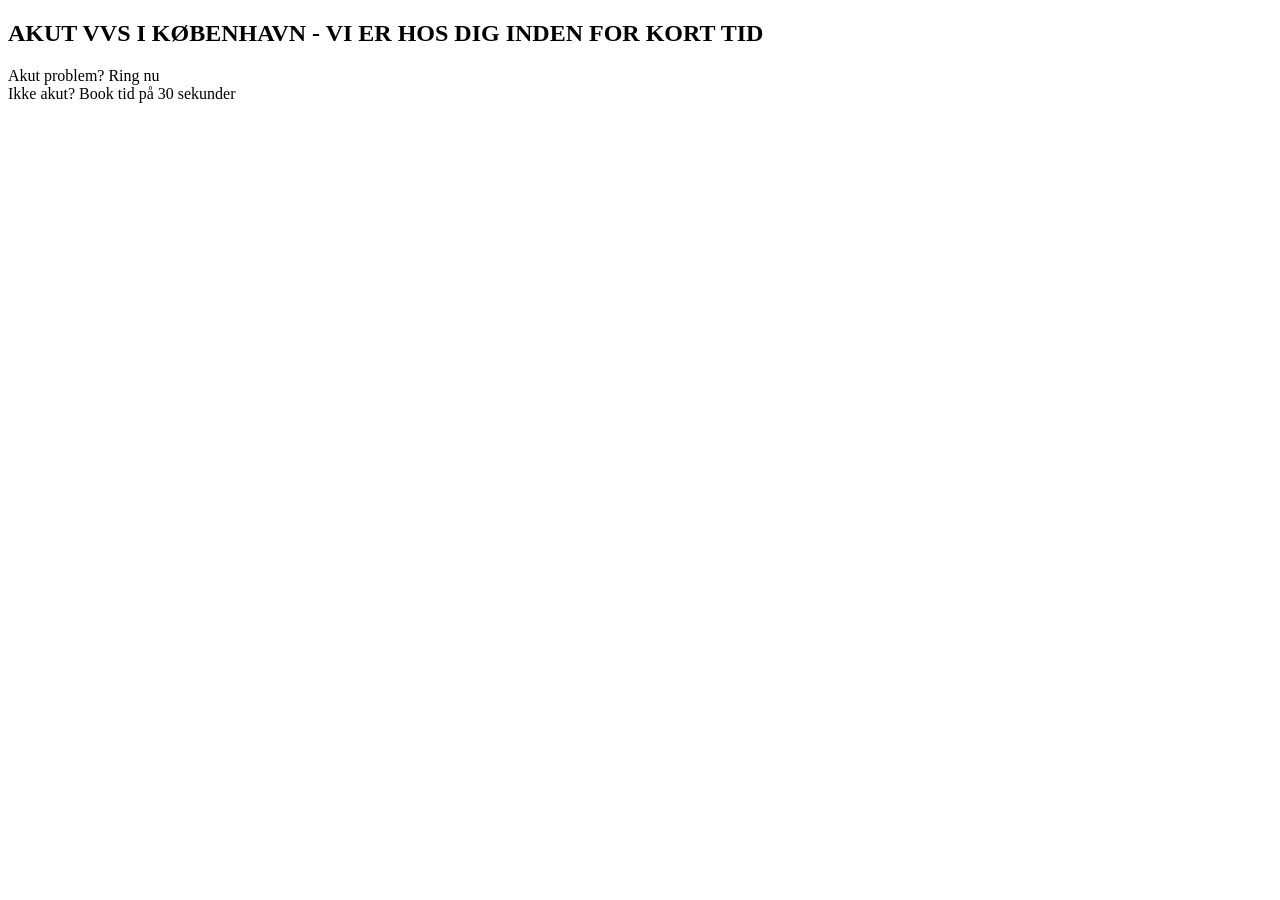
==== index.html @ 31e675b4 "første commit" ====
<!doctype html>
<html lang="da">
  <head>
    <meta charset="utf-8" />
    <meta name="viewport" content="width=device-width, initial-scale=1" />
    <title>VVS Assistance</title>
    <link rel="icon" type="image/svg+xml" href="./assets/images/favicon.svg">
    <link rel="stylesheet" href="./assets/styles/style.css">
    <script src="./js/main.js" defer></script>
        <!--google fonts-->
    <link rel="preconnect" href="https://fonts.googleapis.com">
    <link rel="preconnect" href="https://fonts.gstatic.com" crossorigin>
    <link href="https://fonts.googleapis.com/css2?family=Roboto:ital,wght@0,100..900;1,100..900&display=swap" rel="stylesheet">
  </head>
  <body>

    <!-- header (kommer senere) -->
    <header></header>
  
    <!-- hero -->
    <main>
      <section class="hero">
        <div class="hero__content">
          <h1 class="hero__title">
            AKUT VVS I KØBENHAVN - VI ER HOS DIG INDEN FOR KORT TID
          </h1>
  
          <p class="hero__subtitle">
            Akut problem? Ring nu <br>
            Ikke akut? Book tid på 30 sekunder
          </p>
        </div>
      </section>
    </main>
  
  </body>
</html>
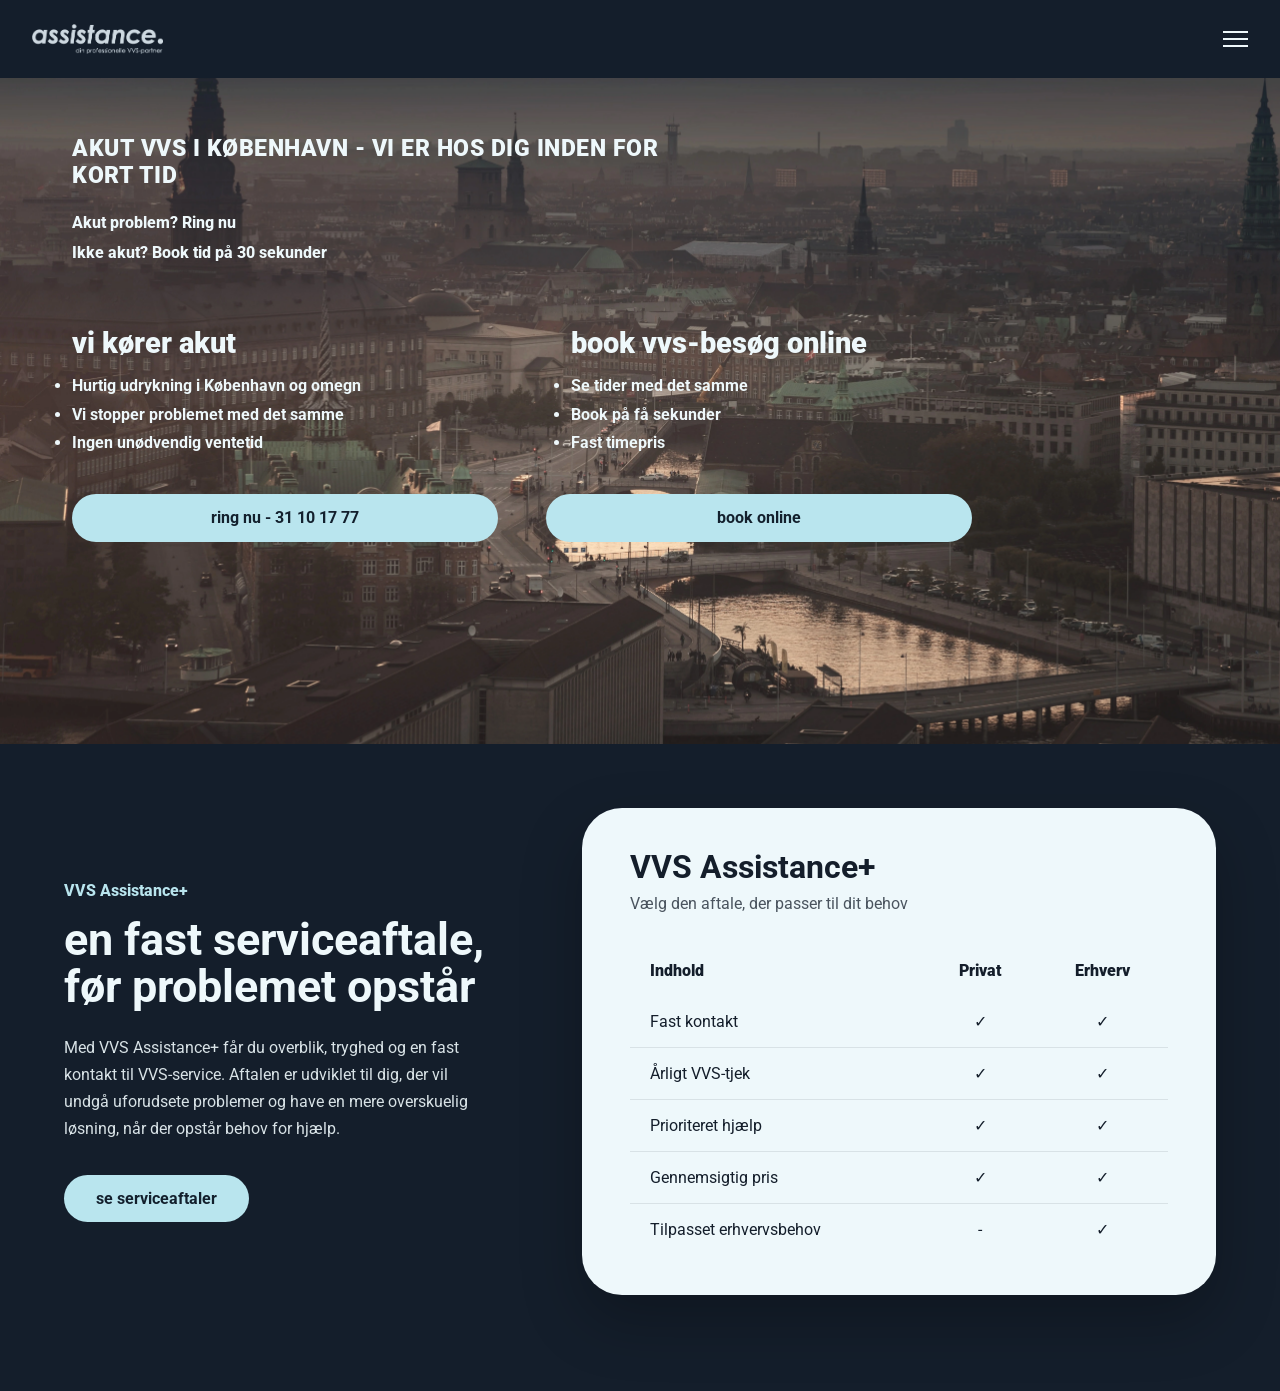
==== commit df6a0236: "struktur og hero layout" ====
--- a/index.html
+++ b/index.html
@@ -1,37 +1,164 @@
 <!doctype html>
 <html lang="da">
   <head>
-    <meta charset="utf-8" />
-    <meta name="viewport" content="width=device-width, initial-scale=1" />
+    <meta charset="utf-8">
+    <meta name="viewport" content="width=device-width, initial-scale=1">
     <title>VVS Assistance</title>
+
     <link rel="icon" type="image/svg+xml" href="./assets/images/favicon.svg">
     <link rel="stylesheet" href="./assets/styles/style.css">
     <script src="./js/main.js" defer></script>
-        <!--google fonts-->
+
+    <!-- google fonts -->
     <link rel="preconnect" href="https://fonts.googleapis.com">
     <link rel="preconnect" href="https://fonts.gstatic.com" crossorigin>
-    <link href="https://fonts.googleapis.com/css2?family=Roboto:ital,wght@0,100..900;1,100..900&display=swap" rel="stylesheet">
+    <link href="https://fonts.googleapis.com/css2?family=Roboto:wght@100..900&display=swap" rel="stylesheet">
   </head>
+
   <body>
+    <!-- header -->
+    <header class="header">
+      <div class="header__inner">
+        <a href="index.html">
+          <img src="./assets/images/logo.png" alt="VVS Assistance logo" class="header__logo">
+        </a>
 
-    <!-- header (kommer senere) -->
-    <header></header>
-  
-    <!-- hero -->
+        <button class="header__burger" id="burgerBtn" aria-label="åbn menu">
+          <span></span>
+          <span></span>
+          <span></span>
+        </button>
+      </div>
+
+      <!-- fuldskærmsmenu -->
+      <nav class="menu" id="menu">
+        <button class="menu__close" id="closeBtn" aria-label="luk menu">✕</button>
+
+        <ul class="menu__list">
+          <li><a href="#">Ring til os</a></li>
+          <li><a href="#">Akut</a></li>
+          <li><a href="#">Book online</a></li>
+          <li><a href="#">Få et VVS-tilbud</a></li>
+          <li><a href="#">Erhverv</a></li>
+          <li><a href="#">Om os</a></li>
+          <li><a href="service-aftale.html">VVS Assistance+</a></li>
+        </ul>
+      </nav>
+    </header>
+
     <main>
+      <!-- hero -->
       <section class="hero">
+        <div class="hero__bg"></div>
+
         <div class="hero__content">
           <h1 class="hero__title">
             AKUT VVS I KØBENHAVN - VI ER HOS DIG INDEN FOR KORT TID
           </h1>
-  
-          <p class="hero__subtitle">
-            Akut problem? Ring nu <br>
-            Ikke akut? Book tid på 30 sekunder
-          </p>
+
+          <p class="hero__text">Akut problem? Ring nu</p>
+          <p class="hero__text">Ikke akut? Book tid på 30 sekunder</p>
+
+          <div class="hero__services">
+            <article class="hero__service">
+              <h2>vi kører akut</h2>
+
+              <ul>
+                <li>Hurtig udrykning i København og omegn</li>
+                <li>Vi stopper problemet med det samme</li>
+                <li>Ingen unødvendig ventetid</li>
+              </ul>
+            </article>
+
+            <article class="hero__service">
+              <h2>book vvs-besøg online</h2>
+
+              <ul>
+                <li>Se tider med det samme</li>
+                <li>Book på få sekunder</li>
+                <li>Fast timepris</li>
+              </ul>
+            </article>
+          </div>
+
+          <div class="hero__buttons">
+            <a href="tel:31101777" class="button">ring nu - 31 10 17 77</a>
+            <a href="#" class="button">book online</a>
+          </div>
+        </div>
+      </section>
+
+      <!-- serviceaftale teaser -->
+      <section class="service-plus">
+        <div class="service-plus__inner">
+          <article class="service-plus__intro">
+            <p class="service-plus__eyebrow">VVS Assistance+</p>
+
+            <h2 class="service-plus__title">
+              en fast serviceaftale, før problemet opstår
+            </h2>
+
+            <p class="service-plus__text">
+              Med VVS Assistance+ får du overblik, tryghed og en fast kontakt til VVS-service.
+              Aftalen er udviklet til dig, der vil undgå uforudsete problemer og have en mere
+              overskuelig løsning, når der opstår behov for hjælp.
+            </p>
+
+            <a href="service-aftale.html" class="button service-plus__button">
+              se serviceaftaler
+            </a>
+          </article>
+
+          <article class="service-plus__card">
+            <header class="service-plus__card-header">
+              <h3>VVS Assistance+</h3>
+              <p>Vælg den aftale, der passer til dit behov</p>
+            </header>
+
+            <table class="service-plus__table">
+              <thead>
+                <tr>
+                  <th>Indhold</th>
+                  <th>Privat</th>
+                  <th>Erhverv</th>
+                </tr>
+              </thead>
+
+              <tbody>
+                <tr>
+                  <td>Fast kontakt</td>
+                  <td>✓</td>
+                  <td>✓</td>
+                </tr>
+
+                <tr>
+                  <td>Årligt VVS-tjek</td>
+                  <td>✓</td>
+                  <td>✓</td>
+                </tr>
+
+                <tr>
+                  <td>Prioriteret hjælp</td>
+                  <td>✓</td>
+                  <td>✓</td>
+                </tr>
+
+                <tr>
+                  <td>Gennemsigtig pris</td>
+                  <td>✓</td>
+                  <td>✓</td>
+                </tr>
+
+                <tr>
+                  <td>Tilpasset erhvervsbehov</td>
+                  <td>-</td>
+                  <td>✓</td>
+                </tr>
+              </tbody>
+            </table>
+          </article>
         </div>
       </section>
     </main>
-  
   </body>
-</html>
+</html>
--- a/assets/styles/style.css
+++ b/assets/styles/style.css
@@ -0,0 +1,285 @@
+.header {
+  position: absolute;
+  top: 0;
+  z-index: 10;
+  width: 100%;
+  background-color: #141e2b;
+}
+.header__inner {
+  display: flex;
+  align-items: center;
+  justify-content: space-between;
+  padding: 1.5rem 2rem;
+}
+.header__logo {
+  display: block;
+  height: 30px;
+}
+.header__burger {
+  border: none;
+  background: none;
+  cursor: pointer;
+}
+.header__burger span {
+  display: block;
+  width: 25px;
+  height: 2px;
+  margin: 5px 0;
+  background-color: #eef8fb;
+}
+
+.button {
+  display: inline-block;
+  width: 100%;
+  padding: 0.9rem 1.4rem;
+  border-radius: 999px;
+  background-color: #b9e5ee;
+  color: #13202d;
+  text-align: center;
+  text-decoration: none;
+  font-size: 1rem;
+  font-weight: 700;
+}
+
+.hero {
+  position: relative;
+  min-height: 88vh;
+  overflow: hidden;
+  padding: 0 1.5rem;
+  color: #eef8fb;
+}
+.hero__bg {
+  position: absolute;
+  inset: 0;
+  z-index: -1;
+  min-height: 100%;
+  background-image: url("../images/copenhagen.webp");
+  background-size: cover;
+  background-position: center;
+}
+.hero__content {
+  max-width: 1000px;
+  margin-left: 3rem;
+  padding: 7rem 0 2rem;
+}
+.hero__title {
+  max-width: 620px;
+  margin-top: 1.5rem;
+  margin-bottom: 1.5rem;
+  font-size: clamp(1.4rem, 1.8vw, 2rem);
+  font-weight: 900;
+  line-height: 1.15;
+  letter-spacing: 0.5px;
+}
+.hero__text {
+  margin-bottom: 0.7rem;
+  font-size: 1rem;
+  font-weight: 800;
+}
+.hero__services {
+  display: grid;
+  grid-template-columns: 1fr 1fr;
+  gap: 3rem;
+  max-width: 950px;
+  margin-top: 4rem;
+}
+.hero__service h2 {
+  margin-bottom: 1rem;
+  font-size: clamp(1.6rem, 2.3vw, 2.4rem);
+  font-weight: 900;
+}
+.hero__service li {
+  margin-bottom: 0.6rem;
+  font-size: 1rem;
+  font-weight: 700;
+}
+.hero__buttons {
+  display: grid;
+  grid-template-columns: repeat(2, minmax(0, 1fr));
+  gap: 3rem;
+  max-width: 900px;
+  margin-top: 2rem;
+}
+
+@media (max-width: 800px) {
+  .hero {
+    padding: 0 1.5rem;
+  }
+  .hero__content {
+    margin-left: 0;
+    padding: 6rem 0 2rem;
+  }
+  .hero__services, .hero__buttons {
+    grid-template-columns: 1fr;
+    gap: 2rem;
+  }
+  .hero__services {
+    margin-top: 3rem;
+  }
+}
+.service-plus {
+  position: relative;
+  z-index: 2;
+  width: 100%;
+  margin-top: -3rem;
+  background-color: #141e2b;
+  color: #eef8fb;
+}
+.service-plus__inner {
+  display: grid;
+  grid-template-columns: 0.9fr 1.35fr;
+  align-items: center;
+  gap: 6rem;
+  max-width: 1450px;
+  margin: 0 auto;
+  padding: 4rem 4rem 6rem;
+}
+.service-plus__eyebrow {
+  margin-bottom: 1rem;
+  color: #b9e5ee;
+  font-weight: 800;
+}
+.service-plus__title {
+  max-width: 620px;
+  margin-bottom: 1.5rem;
+  font-size: clamp(2.3rem, 3.5vw, 3.8rem);
+  line-height: 1.05;
+}
+.service-plus__text {
+  max-width: 580px;
+  margin-bottom: 2rem;
+  font-size: 1rem;
+  line-height: 1.7;
+  opacity: 0.9;
+}
+.service-plus__button {
+  width: -moz-fit-content;
+  width: fit-content;
+  padding-right: 2rem;
+  padding-left: 2rem;
+}
+.service-plus__card {
+  width: 100%;
+  max-width: 820px;
+  padding: 2.5rem 3rem;
+  border-radius: 2.5rem;
+  background-color: #eef8fb;
+  color: #141e2b;
+  box-shadow: 0 25px 60px rgba(0, 0, 0, 0.25);
+}
+.service-plus__card h3 {
+  margin-bottom: 0.5rem;
+  font-size: 2rem;
+}
+.service-plus__card p {
+  margin-bottom: 2rem;
+  opacity: 0.75;
+}
+.service-plus__table {
+  width: 100%;
+  border-collapse: collapse;
+}
+.service-plus__table tr {
+  border-bottom: 1px solid rgba(20, 30, 43, 0.1);
+}
+.service-plus__table tr:last-child {
+  border-bottom: none;
+}
+.service-plus__table th,
+.service-plus__table td {
+  padding: 1rem 1.2rem;
+  text-align: left;
+  font-size: 1rem;
+}
+.service-plus__table th {
+  font-weight: 900;
+}
+.service-plus__table th:not(:first-child),
+.service-plus__table td:not(:first-child) {
+  text-align: center;
+}
+
+@media (max-width: 900px) {
+  .service-plus__inner {
+    grid-template-columns: 1fr;
+    gap: 3rem;
+    padding: 4rem 1.5rem 5rem;
+  }
+  .service-plus__button {
+    width: 100%;
+  }
+  .service-plus__card {
+    padding: 2rem;
+  }
+}
+* {
+  margin: 0;
+  padding: 0;
+  box-sizing: border-box;
+}
+
+html,
+body {
+  width: 100%;
+  overflow-x: hidden;
+}
+
+body {
+  font-family: "Roboto", sans-serif;
+  background-color: #141e2b;
+  color: #eef8fb;
+}
+
+.menu {
+  position: fixed;
+  inset: 0;
+  z-index: 999;
+  display: none;
+  flex-direction: column;
+  justify-content: center;
+  width: 100%;
+  min-height: 100vh;
+  padding: 3rem;
+  background-color: #141e2b;
+}
+.menu.active {
+  display: flex;
+}
+.menu__close {
+  position: absolute;
+  top: 2rem;
+  right: 2rem;
+  border: none;
+  background: none;
+  color: #eef8fb;
+  font-size: 2rem;
+  cursor: pointer;
+}
+.menu__list {
+  list-style: none;
+}
+.menu__list li {
+  margin-bottom: 1.5rem;
+}
+.menu__list a {
+  color: #eef8fb;
+  text-decoration: none;
+  font-size: 1.5rem;
+  font-weight: 700;
+}
+
+.page-hero {
+  min-height: 100vh;
+  padding: 10rem 3rem 4rem;
+}
+.page-hero h1 {
+  max-width: 800px;
+  font-size: clamp(2.5rem, 5vw, 5rem);
+  line-height: 1.05;
+  margin-bottom: 1rem;
+}
+.page-hero p {
+  max-width: 600px;
+  font-size: 1.1rem;
+  line-height: 1.7;
+}/*# sourceMappingURL=style.css.map */
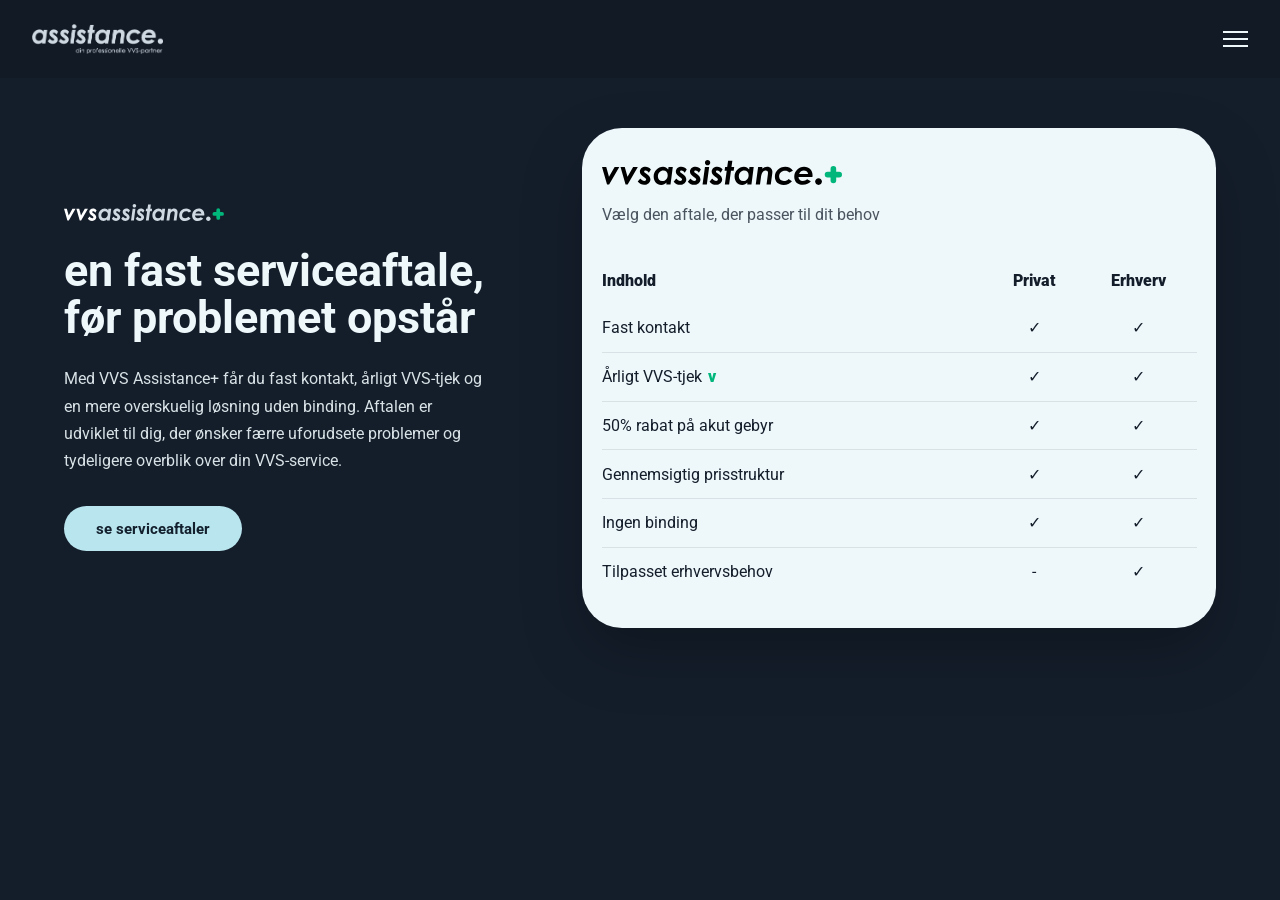
==== commit 4e6fcaf2: "html, scss, javascript" ====
--- a/index.html
+++ b/index.html
@@ -41,67 +41,37 @@
           <li><a href="#">Få et VVS-tilbud</a></li>
           <li><a href="#">Erhverv</a></li>
           <li><a href="#">Om os</a></li>
-          <li><a href="service-aftale.html">VVS Assistance+</a></li>
+          <li>
+            <a href="service-aftale.html" class="menu__logo-link">
+              <img 
+                src="./assets/images/vvsassistance+.svg" 
+                alt="VVS Assistance+"
+                class="menu__service-logo"
+              >
+            </a>
+          </li>
         </ul>
       </nav>
     </header>
 
     <main>
-      <!-- hero -->
-      <section class="hero">
-        <div class="hero__bg"></div>
-
-        <div class="hero__content">
-          <h1 class="hero__title">
-            AKUT VVS I KØBENHAVN - VI ER HOS DIG INDEN FOR KORT TID
-          </h1>
-
-          <p class="hero__text">Akut problem? Ring nu</p>
-          <p class="hero__text">Ikke akut? Book tid på 30 sekunder</p>
-
-          <div class="hero__services">
-            <article class="hero__service">
-              <h2>vi kører akut</h2>
-
-              <ul>
-                <li>Hurtig udrykning i København og omegn</li>
-                <li>Vi stopper problemet med det samme</li>
-                <li>Ingen unødvendig ventetid</li>
-              </ul>
-            </article>
-
-            <article class="hero__service">
-              <h2>book vvs-besøg online</h2>
-
-              <ul>
-                <li>Se tider med det samme</li>
-                <li>Book på få sekunder</li>
-                <li>Fast timepris</li>
-              </ul>
-            </article>
-          </div>
-
-          <div class="hero__buttons">
-            <a href="tel:31101777" class="button">ring nu - 31 10 17 77</a>
-            <a href="#" class="button">book online</a>
-          </div>
-        </div>
-      </section>
-
       <!-- serviceaftale teaser -->
       <section class="service-plus">
         <div class="service-plus__inner">
           <article class="service-plus__intro">
-            <p class="service-plus__eyebrow">VVS Assistance+</p>
-
+            <img 
+            src="./assets/images/vvsassistance+.svg" 
+            alt="VVS Assistance Plus logo"
+            class="service-plus__logo"
+          >
             <h2 class="service-plus__title">
               en fast serviceaftale, før problemet opstår
             </h2>
 
             <p class="service-plus__text">
-              Med VVS Assistance+ får du overblik, tryghed og en fast kontakt til VVS-service.
-              Aftalen er udviklet til dig, der vil undgå uforudsete problemer og have en mere
-              overskuelig løsning, når der opstår behov for hjælp.
+              Med VVS Assistance+ får du fast kontakt, årligt VVS-tjek og en mere
+              overskuelig løsning uden binding. Aftalen er udviklet til dig, der ønsker
+              færre uforudsete problemer og tydeligere overblik over din VVS-service.
             </p>
 
             <a href="service-aftale.html" class="button service-plus__button">
@@ -111,8 +81,13 @@
 
           <article class="service-plus__card">
             <header class="service-plus__card-header">
-              <h3>VVS Assistance+</h3>
-              <p>Vælg den aftale, der passer til dit behov</p>
+              <img 
+              src="./assets/images/sortvvsassistance+.svg" 
+              alt="VVS Assistance Plus logo"
+              class="service-plus__card-logo"
+          >
+
+<p>Vælg den aftale, der passer til dit behov</p>
             </header>
 
             <table class="service-plus__table">
@@ -132,19 +107,32 @@
                 </tr>
 
                 <tr>
-                  <td>Årligt VVS-tjek</td>
+                  <td>
+                    <details class="vvs-check">
+                      <summary>Årligt VVS-tjek</summary>
+                      <p>
+                        Gennemgang af synlige VVS-installationer, rør, vandtryk og tegn på slid eller utætheder.
+                      </p>
+                    </details>
+                  </td>
                   <td>✓</td>
                   <td>✓</td>
                 </tr>
 
                 <tr>
-                  <td>Prioriteret hjælp</td>
+                  <td>50% rabat på akut gebyr</td>
                   <td>✓</td>
                   <td>✓</td>
                 </tr>
 
                 <tr>
-                  <td>Gennemsigtig pris</td>
+                  <td>Gennemsigtig prisstruktur</td>
+                  <td>✓</td>
+                  <td>✓</td>
+                </tr>
+
+                <tr>
+                  <td>Ingen binding</td>
                   <td>✓</td>
                   <td>✓</td>
                 </tr>
--- a/assets/styles/style.css
+++ b/assets/styles/style.css
@@ -1,9 +1,10 @@
+@charset "UTF-8";
 .header {
   position: absolute;
   top: 0;
   z-index: 10;
   width: 100%;
-  background-color: #141e2b;
+  background-color: #121a26;
 }
 .header__inner {
   display: flex;
@@ -31,97 +32,22 @@
 .button {
   display: inline-block;
   width: 100%;
-  padding: 0.9rem 1.4rem;
+  padding: 0.85rem 1.4rem;
+  font-size: 0.95rem;
+  font-weight: 700;
   border-radius: 999px;
   background-color: #b9e5ee;
   color: #13202d;
   text-align: center;
   text-decoration: none;
-  font-size: 1rem;
-  font-weight: 700;
-}
-
-.hero {
-  position: relative;
-  min-height: 88vh;
-  overflow: hidden;
-  padding: 0 1.5rem;
-  color: #eef8fb;
-}
-.hero__bg {
-  position: absolute;
-  inset: 0;
-  z-index: -1;
-  min-height: 100%;
-  background-image: url("../images/copenhagen.webp");
-  background-size: cover;
-  background-position: center;
-}
-.hero__content {
-  max-width: 1000px;
-  margin-left: 3rem;
-  padding: 7rem 0 2rem;
-}
-.hero__title {
-  max-width: 620px;
-  margin-top: 1.5rem;
-  margin-bottom: 1.5rem;
-  font-size: clamp(1.4rem, 1.8vw, 2rem);
-  font-weight: 900;
-  line-height: 1.15;
-  letter-spacing: 0.5px;
-}
-.hero__text {
-  margin-bottom: 0.7rem;
-  font-size: 1rem;
-  font-weight: 800;
-}
-.hero__services {
-  display: grid;
-  grid-template-columns: 1fr 1fr;
-  gap: 3rem;
-  max-width: 950px;
-  margin-top: 4rem;
-}
-.hero__service h2 {
-  margin-bottom: 1rem;
-  font-size: clamp(1.6rem, 2.3vw, 2.4rem);
-  font-weight: 900;
-}
-.hero__service li {
-  margin-bottom: 0.6rem;
-  font-size: 1rem;
-  font-weight: 700;
-}
-.hero__buttons {
-  display: grid;
-  grid-template-columns: repeat(2, minmax(0, 1fr));
-  gap: 3rem;
-  max-width: 900px;
-  margin-top: 2rem;
-}
-
-@media (max-width: 800px) {
-  .hero {
-    padding: 0 1.5rem;
-  }
-  .hero__content {
-    margin-left: 0;
-    padding: 6rem 0 2rem;
-  }
-  .hero__services, .hero__buttons {
-    grid-template-columns: 1fr;
-    gap: 2rem;
-  }
-  .hero__services {
-    margin-top: 3rem;
-  }
-}
+}
+
 .service-plus {
   position: relative;
   z-index: 2;
   width: 100%;
-  margin-top: -3rem;
+  margin-top: 0;
+  padding-top: 4rem;
   background-color: #141e2b;
   color: #eef8fb;
 }
@@ -161,7 +87,7 @@
 .service-plus__card {
   width: 100%;
   max-width: 820px;
-  padding: 2.5rem 3rem;
+  padding: 2rem 1.2rem;
   border-radius: 2.5rem;
   background-color: #eef8fb;
   color: #141e2b;
@@ -187,7 +113,7 @@
 }
 .service-plus__table th,
 .service-plus__table td {
-  padding: 1rem 1.2rem;
+  padding: 0.9rem 0;
   text-align: left;
   font-size: 1rem;
 }
@@ -200,10 +126,13 @@
 }
 
 @media (max-width: 900px) {
+  .service-plus {
+    padding-top: 6rem;
+  }
   .service-plus__inner {
     grid-template-columns: 1fr;
     gap: 3rem;
-    padding: 4rem 1.5rem 5rem;
+    padding: 2rem 1.5rem 5rem;
   }
   .service-plus__button {
     width: 100%;
@@ -212,6 +141,287 @@
     padding: 2rem;
   }
 }
+.service-page-hero {
+  min-height: 70vh;
+  padding: 11rem 3rem 5rem;
+  background-color: #141e2b;
+  color: #eef8fb;
+}
+.service-page-hero__eyebrow {
+  margin-bottom: 1rem;
+  color: #b9e5ee;
+  font-weight: 800;
+}
+.service-page-hero__title {
+  max-width: 850px;
+  font-size: clamp(2.8rem, 5vw, 5.2rem);
+  margin-bottom: 1.5rem;
+  line-height: 1.02;
+  font-weight: 900;
+}
+.service-page-hero__text {
+  max-width: 720px;
+  font-size: 1.1rem;
+  line-height: 1.7;
+  opacity: 0.9;
+}
+
+.agreement-options {
+  display: grid;
+  grid-template-columns: repeat(2, minmax(0, 1fr));
+  gap: 3rem;
+  padding: 2rem 3rem 4rem;
+  background-color: #141e2b;
+}
+
+.agreement-card {
+  padding: 3rem;
+  border-radius: 2.5rem;
+  background-color: #eef8fb;
+  color: #141e2b;
+}
+.agreement-card__label {
+  margin-bottom: 1rem;
+  color: #00b67a;
+  font-weight: 900;
+}
+.agreement-card__title {
+  margin-bottom: 1rem;
+  font-size: clamp(2rem, 3vw, 3.2rem);
+  line-height: 1.05;
+}
+.agreement-card__text {
+  max-width: 560px;
+  margin-bottom: 2rem;
+  font-size: 1rem;
+  line-height: 1.7;
+  opacity: 0.8;
+}
+.agreement-card__list {
+  margin-bottom: 2rem;
+  padding-left: 1.2rem;
+}
+.agreement-card__list li {
+  margin-bottom: 0.8rem;
+  font-weight: 700;
+}
+.agreement-card__button {
+  width: -moz-fit-content;
+  width: fit-content;
+  padding-right: 2rem;
+  padding-left: 2rem;
+}
+.agreement-card__price {
+  margin-top: 0.9rem;
+  font-size: 0.78rem;
+  line-height: 1.4;
+  color: rgba(20, 30, 43, 0.6);
+  font-weight: 600;
+  letter-spacing: 0.01em;
+}
+
+.agreement-process {
+  padding: 4rem 3rem 7rem;
+  background-color: #eef8fb;
+  color: #141e2b;
+}
+.agreement-process__eyebrow {
+  margin-bottom: 1rem;
+  color: #00b67a;
+  font-weight: 900;
+}
+.agreement-process__title {
+  max-width: 760px;
+  margin-bottom: 3rem;
+  font-size: clamp(2.2rem, 4vw, 4rem);
+  line-height: 1.05;
+}
+.agreement-process__steps {
+  display: grid;
+  grid-template-columns: repeat(3, minmax(0, 1fr));
+  gap: 2rem;
+}
+.agreement-process__step {
+  padding: 2rem;
+  border-radius: 2rem;
+  background-color: #ffffff;
+}
+.agreement-process__step span {
+  display: block;
+  margin-bottom: 1.5rem;
+  color: #b9e5ee;
+  font-size: 2rem;
+  font-weight: 900;
+}
+.agreement-process__step h3 {
+  margin-bottom: 1rem;
+  font-size: 1.4rem;
+}
+.agreement-process__step p {
+  line-height: 1.6;
+  opacity: 0.75;
+}
+
+@media (max-width: 900px) {
+  .service-page-hero {
+    min-height: auto;
+    padding: 8rem 1.5rem 2.5rem;
+  }
+  .agreement-options {
+    grid-template-columns: 1fr;
+    padding: 0 1.5rem 5rem;
+  }
+  .agreement-card {
+    padding: 2rem;
+  }
+  .agreement-card__button {
+    width: 100%;
+  }
+  .agreement-process {
+    padding: 4rem 1.5rem 5rem;
+  }
+  .agreement-process__steps {
+    grid-template-columns: 1fr;
+  }
+}
+.contact-flow {
+  display: grid;
+  grid-template-columns: 0.9fr 1.1fr;
+  gap: 5rem;
+  min-height: 100vh;
+  padding: 11rem 3rem 6rem;
+  background-color: #141e2b;
+  color: #eef8fb;
+}
+.contact-flow__intro {
+  align-self: center;
+  transform: translateY(-60px);
+}
+.contact-flow__eyebrow {
+  margin-bottom: 1rem;
+  color: #b9e5ee;
+  font-weight: 800;
+}
+.contact-flow__title {
+  max-width: 720px;
+  margin-bottom: 1.5rem;
+  font-size: clamp(2.8rem, 5vw, 5.8rem);
+  line-height: 1.02;
+  font-weight: 900;
+}
+.contact-flow__text {
+  max-width: 620px;
+  font-size: 1.1rem;
+  line-height: 1.7;
+  opacity: 0.9;
+}
+.contact-flow__card {
+  align-self: center;
+  padding: 3rem;
+  border-radius: 2.5rem;
+  background-color: #eef8fb;
+  color: #141e2b;
+}
+
+.contact-form {
+  display: grid;
+  gap: 2rem;
+}
+.contact-form__group {
+  display: grid;
+  gap: 1rem;
+  border: none;
+}
+.contact-form__group legend {
+  margin-bottom: 0.5rem;
+  font-size: 1.2rem;
+  font-weight: 900;
+}
+.contact-form__group label {
+  display: grid;
+  gap: 0.5rem;
+  font-weight: 800;
+}
+.contact-form__group input,
+.contact-form__group textarea {
+  width: 100%;
+  padding: 1rem 1.2rem;
+  border: 1px solid rgba(20, 30, 43, 0.15);
+  border-radius: 1rem;
+  background-color: #ffffff;
+  color: #141e2b;
+  font: inherit;
+}
+.contact-form__group textarea {
+  min-height: 130px;
+  resize: vertical;
+}
+.contact-form__choice {
+  display: flex !important;
+  align-items: center;
+  gap: 0.8rem;
+  padding: 1rem;
+  border-radius: 1rem;
+  background-color: #ffffff;
+  cursor: pointer;
+}
+.contact-form__choice input {
+  width: auto;
+}
+.contact-form__choice span {
+  font-weight: 800;
+}
+.contact-form__button {
+  width: -moz-fit-content;
+  width: fit-content;
+  padding-right: 2rem;
+  padding-left: 2rem;
+  border: none;
+  cursor: pointer;
+}
+.contact-form__note {
+  max-width: 520px;
+  font-size: 0.95rem;
+  line-height: 1.6;
+  opacity: 0.75;
+}
+
+@media (max-width: 900px) {
+  .contact-flow {
+    grid-template-columns: 1fr;
+    gap: 3rem;
+    padding: 9rem 1.5rem 5rem;
+  }
+  .contact-flow__intro {
+    transform: none;
+  }
+  .contact-flow__card {
+    padding: 2rem;
+  }
+  .contact-form__button {
+    width: 100%;
+  }
+}
+.contact-success {
+  display: none;
+  text-align: center;
+}
+.contact-success h2 {
+  margin-bottom: 1rem;
+  font-size: clamp(2rem, 4vw, 3rem);
+  line-height: 1.1;
+  font-weight: 900;
+}
+.contact-success p {
+  max-width: 500px;
+  margin: 0 auto;
+  line-height: 1.7;
+  opacity: 0.8;
+}
+.contact-success.active {
+  display: block;
+}
+
 * {
   margin: 0;
   padding: 0;
@@ -267,19 +477,78 @@
   font-size: 1.5rem;
   font-weight: 700;
 }
-
-.page-hero {
-  min-height: 100vh;
-  padding: 10rem 3rem 4rem;
-}
-.page-hero h1 {
-  max-width: 800px;
-  font-size: clamp(2.5rem, 5vw, 5rem);
-  line-height: 1.05;
-  margin-bottom: 1rem;
-}
-.page-hero p {
-  max-width: 600px;
-  font-size: 1.1rem;
-  line-height: 1.7;
+.menu__logo-link {
+  display: inline-block;
+}
+.menu__service-logo {
+  width: 190px;
+  height: auto;
+  display: block;
+  margin-top: 0.4rem;
+}
+
+@media (max-width: 800px) {
+  .menu__service-logo {
+    width: 170px;
+  }
+}
+.service-plus__logo,
+.service-page-hero__logo {
+  width: 160px;
+  margin-bottom: 1.4rem;
+}
+
+@media (max-width: 900px) {
+  .service-plus__logo,
+  .service-page-hero__logo {
+    width: 135px;
+  }
+}
+.service-plus__card-logo {
+  width: 240px;
+  margin-bottom: 1rem;
+}
+
+@media (max-width: 900px) {
+  .service-plus__card-logo {
+    width: 190px;
+  }
+}
+.contact-flow__logo {
+  width: 150px;
+  margin-bottom: 1.5rem;
+}
+
+@media (max-width: 900px) {
+  .contact-flow__logo {
+    width: 125px;
+  }
+}
+.vvs-check {
+  display: inline-block;
+}
+.vvs-check summary {
+  cursor: pointer;
+  list-style: none;
+  font-weight: inherit;
+}
+.vvs-check summary::-webkit-details-marker {
+  display: none;
+}
+.vvs-check summary::after {
+  content: "v";
+  margin-left: 0.4rem;
+  color: #00b67a;
+  font-weight: 900;
+}
+.vvs-check[open] summary::after {
+  content: "−";
+}
+.vvs-check p {
+  max-width: 420px;
+  margin-top: 0.55rem;
+  font-size: 0.85rem;
+  line-height: 1.5;
+  color: rgba(20, 30, 43, 0.65);
+  font-weight: 500;
 }/*# sourceMappingURL=style.css.map */
